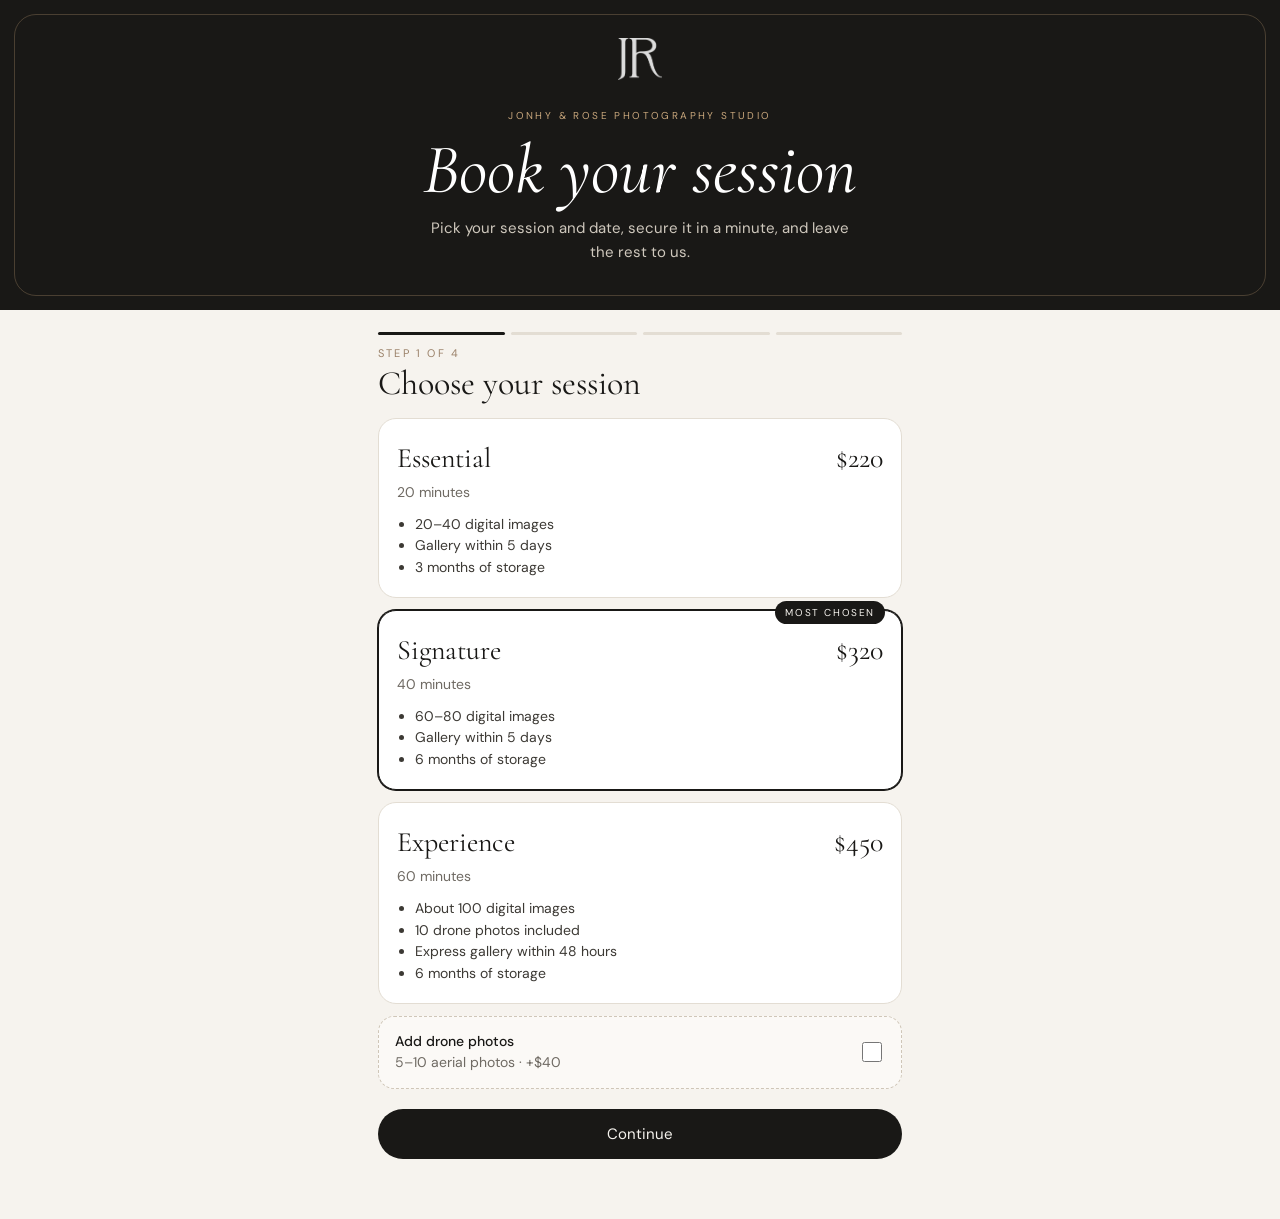
==== book.html @ 8a3a3355 "Página de reserva de sesiones /book: paquete, fecha/hora libre con aviso golden hour, cupones, antic" ====
<!DOCTYPE html>
<html lang="en">
<head>
<meta charset="utf-8">
<meta name="viewport" content="width=device-width,initial-scale=1,viewport-fit=cover">
<title>Book your session · Jonhy & Rose</title>
<link rel="preconnect" href="https://fonts.googleapis.com"><link rel="preconnect" href="https://fonts.gstatic.com" crossorigin>
<link href="https://fonts.googleapis.com/css2?family=Cormorant+Garamond:ital,wght@0,400;0,500;1,400&family=DM+Sans:wght@400;500&display=swap" rel="stylesheet">
<style>
:root{--ink:#191816;--paper:#f6f3ee;--line:#e3ddd3;--taupe:#9a8068;--gold:#c9a77c;--muted:#6f6a63}
*{box-sizing:border-box}
body{margin:0;background:var(--paper);color:var(--ink);font-family:'DM Sans',-apple-system,Arial,sans-serif;font-size:16px;line-height:1.55;-webkit-font-smoothing:antialiased}
.cover{background:var(--ink);color:#f3efe8;text-align:center;padding:calc(38px + env(safe-area-inset-top)) 24px 46px;position:relative}
.cover:before{content:"";position:absolute;inset:14px;border:1px solid rgba(201,167,124,.28);border-radius:22px;pointer-events:none}
.mono{height:42px;filter:invert(1);opacity:.92;margin-bottom:20px}
.k{font-size:10px;letter-spacing:.24em;text-transform:uppercase;color:var(--gold)}
h1{font-family:'Cormorant Garamond',Georgia,serif;font-weight:400;font-style:italic;font-size:clamp(42px,11vw,70px);line-height:1;margin:12px 0 12px;color:#fff}
.cover p{color:#cfc8bd;max-width:420px;margin:0 auto;font-size:15px}
.wrap{max-width:560px;margin:0 auto;padding:0 18px 60px}
.prog{display:flex;gap:6px;margin:22px 0 6px}
.prog i{flex:1;height:3px;border-radius:3px;background:var(--line)}
.prog i.on{background:var(--ink)}
.stepname{font-size:11px;letter-spacing:.2em;text-transform:uppercase;color:var(--taupe);margin:10px 0 4px}
h2{font-family:'Cormorant Garamond',Georgia,serif;font-weight:400;font-size:34px;line-height:1.05;margin:0 0 16px}
.view{display:none}.view.on{display:block;animation:in .35s ease}
@keyframes in{from{opacity:0;transform:translateY(8px)}to{opacity:1;transform:none}}
.pk{background:#fff;border:1px solid var(--line);border-radius:18px;padding:18px;margin-bottom:12px;cursor:pointer;position:relative;transition:border-color .2s,box-shadow .2s}
.pk.sel{border-color:var(--ink);box-shadow:0 0 0 1px var(--ink)}
.pk .row{display:flex;justify-content:space-between;align-items:baseline;gap:10px}
.pk h3{font-family:'Cormorant Garamond',serif;font-weight:400;font-size:28px;margin:0}
.pk .pr{font-family:'Cormorant Garamond',serif;font-size:28px}
.pk .d{color:var(--muted);font-size:14px;margin-top:2px}
.pk ul{margin:10px 0 0;padding-left:18px;color:#3c3934;font-size:14px}
.tag{position:absolute;top:-10px;right:16px;background:var(--ink);color:#f6f3ee;font-size:10px;letter-spacing:.16em;text-transform:uppercase;padding:4px 10px;border-radius:999px}
.addon{display:flex;align-items:center;justify-content:space-between;gap:12px;margin-top:6px;padding:14px 16px;border:1px dashed #cfc6b8;border-radius:16px;font-size:14px;cursor:pointer;background:#fbf9f6}
.addon input{accent-color:var(--ink);width:20px;height:20px}
.cal{background:#fff;border:1px solid var(--line);border-radius:18px;padding:16px}
.calh{display:flex;justify-content:space-between;align-items:center;margin-bottom:10px}
.calh b{font-family:'Cormorant Garamond',serif;font-weight:500;font-size:22px}
.calh button{border:1px solid var(--line);background:#fff;border-radius:50%;width:34px;height:34px;cursor:pointer;font-size:16px}
.grid{display:grid;grid-template-columns:repeat(7,1fr);gap:4px;text-align:center}
.grid .h{font-size:11px;color:var(--muted);padding:4px 0}
.grid button{aspect-ratio:1;border:0;background:transparent;border-radius:50%;font:inherit;font-size:15px;cursor:pointer;color:var(--ink)}
.grid button:disabled{color:#c9c2b7;cursor:default}
.grid button.sel{background:var(--ink);color:#fff}
.grid button:not(:disabled):not(.sel):hover{background:#f1ece4}
.slots{display:grid;gap:10px;margin-top:14px}
.slot{display:flex;justify-content:space-between;align-items:center;background:#fff;border:1px solid var(--line);border-radius:16px;padding:14px 16px;cursor:pointer}
.slot.sel{border-color:var(--ink);box-shadow:0 0 0 1px var(--ink)}
.slot b{font-weight:500}.slot small{display:block;color:var(--muted);font-size:13px}
.slot .t{font-family:'Cormorant Garamond',serif;font-size:26px}
.f{display:grid;gap:12px}
.f label{font-size:12px;letter-spacing:.08em;text-transform:uppercase;color:var(--muted)}
.f input,.f select,.f textarea{width:100%;margin-top:6px;padding:13px 14px;border:1px solid var(--line);border-radius:12px;font:inherit;background:#fff;color:var(--ink)}
.two{display:grid;grid-template-columns:1fr 1fr;gap:12px}
.sum{background:#fff;border:1px solid var(--line);border-radius:18px;padding:18px}
.sum .l{display:flex;justify-content:space-between;gap:12px;padding:8px 0;border-bottom:1px solid var(--line);font-size:15px}
.sum .l span:last-child{text-align:right}
.sum .l span:first-child{color:var(--muted)}
.big{display:flex;justify-content:space-between;align-items:baseline;margin-top:14px;padding-top:12px;border-top:1px solid var(--ink)}
.big b{font-family:'Cormorant Garamond',serif;font-size:34px;font-weight:400}
.terms{display:flex;gap:10px;align-items:flex-start;font-size:13px;color:var(--muted);margin:14px 2px}
.terms input{accent-color:var(--ink);margin-top:3px}
.nav{display:flex;gap:10px;margin-top:20px}
.btn{flex:1;display:inline-flex;align-items:center;justify-content:center;gap:8px;padding:15px 18px;border-radius:999px;background:var(--ink);color:#f6f3ee;text-decoration:none;font-size:15px;border:0;cursor:pointer;font-family:inherit}
.btn.light{flex:0 0 auto;background:#fff;color:var(--ink);border:1px solid var(--line)}
.btn:disabled{opacity:.35;cursor:default}
.stripe{background:#fff;border:1px solid var(--line);border-radius:18px;padding:22px;text-align:center}
.stripe .lock{font-size:12px;color:var(--muted);margin-top:10px}
.spin{width:34px;height:34px;border:3px solid var(--line);border-top-color:var(--ink);border-radius:50%;margin:16px auto;animation:sp 1s linear infinite}
@keyframes sp{to{transform:rotate(360deg)}}
.done{background:var(--ink);color:#e8e2d8;border-radius:22px;padding:30px 22px;text-align:center;margin-top:22px}
.done h2{color:#fff;font-style:italic;font-size:46px;margin:8px 0}
.done .when{font-size:13px;letter-spacing:.14em;text-transform:uppercase;color:#cfc8bd;line-height:1.9}
.next{background:#fff;border:1px solid var(--line);border-radius:18px;padding:18px;margin-top:12px}
.next .r{display:flex;gap:12px;padding:10px 0;border-bottom:1px solid var(--line);align-items:flex-start}
.next .r:last-child{border:0}
.next .c{flex:0 0 26px;height:26px;border-radius:50%;border:1px solid var(--ink);font-size:13px;display:flex;align-items:center;justify-content:center}
.next .c.ok{background:var(--ink);color:#fff}
.sign{text-align:center;padding:34px 0 0;color:var(--muted)}
.sign .name{font-family:'Cormorant Garamond',serif;font-style:italic;font-size:24px;color:var(--ink)}
.sign small{display:block;margin-top:6px;font-size:11px;letter-spacing:.22em;color:var(--taupe)}
.internal{margin-top:46px;border-top:2px dashed #cfc6b8;padding-top:22px}
.internal .lbl{font-size:11px;letter-spacing:.2em;text-transform:uppercase;color:#b04a3a;margin-bottom:12px}
.push{background:#1d1c1a;color:#fff;border-radius:18px;padding:14px 16px;display:flex;gap:12px;box-shadow:0 10px 30px rgba(0,0,0,.18);margin-bottom:10px}
.push .ic{flex:0 0 38px;height:38px;border-radius:10px;background:#f6f3ee;display:flex;align-items:center;justify-content:center}
.push .ic img{height:22px}
.push b{font-weight:500}.push small{color:#a9a39a;font-size:12px}
.push.warn{background:#3a2a12}
.adm{background:#fff;border:1px solid var(--line);border-radius:16px;padding:14px 16px;font-size:14px}
.adm .l{display:flex;justify-content:space-between;gap:10px;padding:6px 0;border-bottom:1px solid var(--line)}
.adm .l:last-child{border:0}
.pill{font-size:11px;padding:3px 9px;border-radius:999px;background:#e7f3ea;color:#2f6b3f;white-space:nowrap}
.pill.w{background:#fbefdc;color:#8a5a12}
</style>
</head>
<body>
<section class="cover">
  <img class="mono" src="jr-monogram-ink.png?v=1" alt="Jonhy &amp; Rose">
  <div class="k">Jonhy &amp; Rose Photography Studio</div>
  <h1>Book your session</h1>
  <p>Pick your session and date, secure it in a minute, and leave the rest to us.</p>
</section>

<main class="wrap">
  <div class="prog"><i class="on"></i><i></i><i></i><i></i></div>

  <section class="view on" data-v="1">
    <div class="stepname">Step 1 of 4</div>
    <h2>Choose your session</h2>
    <div class="pk" data-p="essential"><div class="row"><h3>Essential</h3><span class="pr">$220</span></div><div class="d">20 minutes</div><ul><li>20–40 digital images</li><li>Gallery within 5 days</li><li>3 months of storage</li></ul></div>
    <div class="pk sel" data-p="signature"><span class="tag">Most chosen</span><div class="row"><h3>Signature</h3><span class="pr">$320</span></div><div class="d">40 minutes</div><ul><li>60–80 digital images</li><li>Gallery within 5 days</li><li>6 months of storage</li></ul></div>
    <div class="pk" data-p="experience"><div class="row"><h3>Experience</h3><span class="pr">$450</span></div><div class="d">60 minutes</div><ul><li>About 100 digital images</li><li>10 drone photos included</li><li>Express gallery within 48 hours</li><li>6 months of storage</li></ul></div>
    <label class="addon" id="droneBox"><span><b style="font-weight:500">Add drone photos</b><br><span style="color:var(--muted)">5–10 aerial photos · +$40</span></span><input type="checkbox" id="drone"></label>
    <div class="nav"><button class="btn" onclick="go(2)">Continue</button></div>
  </section>

  <section class="view" data-v="2">
    <div class="stepname">Step 2 of 4</div>
    <h2>Pick your date</h2>
    <div class="cal">
      <div class="calh"><button onclick="mv(-1)">‹</button><b id="mon"></b><button onclick="mv(1)">›</button></div>
      <div class="grid" id="grid"></div>
    </div>
    <div class="slots" id="slots"></div>
    <div class="nav"><button class="btn light" onclick="go(1)">Back</button><button class="btn" id="n2" disabled onclick="go(3)">Continue</button></div>
  </section>

  <section class="view" data-v="3">
    <div class="stepname">Step 3 of 4</div>
    <h2>Tell us about you</h2>
    <p style="color:var(--muted);margin:-6px 0 16px;font-size:14px">This is the only form you'll fill out.</p>
    <div class="f">
      <div><label>Your name</label><input id="nm" value=""></div>
      <div class="two"><div><label>Email</label><input id="em" type="email" value=""></div><div><label>WhatsApp</label><input id="ph" value=""></div></div>
      <div class="two"><div><label>Hotel</label><input id="ht" value=""></div><div><label>How many people</label><input id="pp" value=""></div></div>
      <div><label>Occasion</label><select id="oc"><option>Family</option><option>Couple</option><option>Proposal</option><option>Anniversary</option><option>Other</option></select></div>
      <div><label>Anything we should know?</label><textarea id="nt" rows="3"></textarea></div>
    </div>
    <div class="nav"><button class="btn light" onclick="go(2)">Back</button><button class="btn" onclick="if(okDetails())go(4)">Continue</button></div>
  </section>

  <section class="view" data-v="4">
    <div class="stepname">Step 4 of 4</div>
    <h2>Secure your date</h2>
    <div class="sum">
      <div class="l"><span>Session</span><span id="sP"></span></div>
      <div class="l"><span>Date</span><span id="sD"></span></div>
      <div class="l"><span>Time</span><span id="sT"></span></div>
      <div class="l"><span>Location</span><span id="sH"></span></div>
      <div class="l" id="sDiscRow" style="display:none"><span>Discount</span><span id="sDisc"></span></div>
      <div class="l"><span>Session total</span><span id="sTot"></span></div>
      <div class="l" style="border:0"><span>Remaining balance</span><span id="sBal"></span></div>
      <div class="big"><span>Retainer today</span><b>$50</b></div>
    </div>
    <div class="cp" style="display:flex;gap:8px;margin-top:14px"><input id="cpn" placeholder="Have a code?" style="flex:1;padding:12px 14px;border:1px solid var(--line);border-radius:12px;font:inherit;text-transform:uppercase"><button class="btn light" type="button" onclick="applyCoupon()">Apply</button></div><div id="cpmsg" style="font-size:13px;margin:6px 2px 0;color:var(--muted)"></div>
    <label class="terms"><input type="checkbox" id="tc"><span>I understand the $50 retainer secures my date, is applied to my session total and is non-refundable. The remaining balance is due no later than the day of my session.</span></label>
    <div class="nav"><button class="btn light" onclick="go(3)">Back</button><button class="btn" id="payb" disabled onclick="pay()">Pay $50 &amp; book</button></div>
    <div class="stripe" id="st" style="display:none;margin-top:14px"><b>Taking you to secure checkout…</b><div class="spin"></div><div class="lock">🔒 Processed by Stripe · card, Apple Pay, Google Pay</div></div>
  </section>

  <section class="view" data-v="5">
    <div class="done">
      <div class="k">Confirmed</div>
      <h2>You're booked!</h2>
      <div class="when" id="cW"></div>
      <p style="margin:14px 0 0">A confirmation is on its way to <span id="cE"></span>.</p>
    </div>
    <div class="next">
      <div class="r"><div class="c ok">✓</div><div><b style="font-weight:500">Date secured</b><br><small style="color:var(--muted)">$50 retainer received</small></div></div>
      <div class="r"><div class="c">2</div><div><b style="font-weight:500">Your agreement</b><br><small style="color:var(--muted)">It's on its way to your email. Sign it with one tap, no forms to fill out again.</small></div></div>
      <div class="r"><div class="c">3</div><div><b style="font-weight:500">Your session guide</b><br><small style="color:var(--muted)">What to wear, where we'll meet and the best light, a few days before.</small></div></div>
    </div>
    <div class="sign"><p>We can't wait to meet you.</p><div class="name">Looking forward to your day,</div><small>JONHY &amp; ROSE</small></div>

    </section>
</main>
<script>
const P={essential:{n:'Essential',d:20,p:220},signature:{n:'Signature',d:40,p:320},experience:{n:'Experience',d:60,p:450}};
const S={p:'signature',drone:false,date:null,slot:null,disc:0,code:''};
const RPC='https://eiivhnfalyhoyujwpzzq.supabase.co/rest/v1/rpc/',KEY='sb_publishable_Wr4xUrtN3XRhozHW-pwGPA_y3XlNECV',PAYLINK='https://buy.stripe.com/14AeVcaB04Ip5vR4JU1Fe22';
const rpc=(fn,body)=>fetch(RPC+fn,{method:'POST',headers:{apikey:KEY,Authorization:'Bearer '+KEY,'Content-Type':'application/json'},body:JSON.stringify(body)}).then(async r=>{const j=await r.json().catch(()=>null);if(!r.ok)throw new Error((j&&j.message)||'Error');return j});
const $=id=>document.getElementById(id);
const fmtD=d=>d.toLocaleDateString('en-US',{weekday:'long',month:'long',day:'numeric',year:'numeric'});
document.querySelectorAll('.pk').forEach(el=>el.onclick=()=>{document.querySelectorAll('.pk').forEach(x=>x.classList.remove('sel'));el.classList.add('sel');S.p=el.dataset.p;$('droneBox').style.display=S.p==='experience'?'none':'flex';if(S.p==='experience'){S.drone=false;$('drone').checked=false}if(S.date)slots()});
$('drone').onchange=e=>S.drone=e.target.checked;
function go(n){document.querySelectorAll('.view').forEach(v=>v.classList.toggle('on',+v.dataset.v===n));document.querySelectorAll('.prog i').forEach((b,i)=>b.classList.toggle('on',i<Math.min(n,4)));if(n===4)fill();scrollTo({top:document.querySelector('.wrap').offsetTop-10,behavior:'smooth'})}
function sun(d,rise){const lat=21.16,lng=-86.85,tz=-5,rad=Math.PI/180;const N=Math.floor((d-new Date(d.getFullYear(),0,0))/864e5);const g=2*Math.PI/365*(N-1);const eq=229.18*(0.000075+0.001868*Math.cos(g)-0.032077*Math.sin(g)-0.014615*Math.cos(2*g)-0.040849*Math.sin(2*g));const dec=0.006918-0.399912*Math.cos(g)+0.070257*Math.sin(g)-0.006758*Math.cos(2*g)+0.000907*Math.sin(2*g)-0.002697*Math.cos(3*g)+0.00148*Math.sin(3*g);const ha=Math.acos(Math.cos(90.833*rad)/(Math.cos(lat*rad)*Math.cos(dec))-Math.tan(lat*rad)*Math.tan(dec))/rad;return 720-4*(lng+(rise?ha:-ha))-eq+tz*60}
const hm=m=>{m=Math.round(m/15)*15;let h=Math.floor(m/60),mi=m%60,ap=h>=12?'PM':'AM';h=h%12||12;return h+':'+String(mi).padStart(2,'0')+' '+ap};
const hmx=m=>{let h=Math.floor(m/60),mi=Math.round(m%60),ap=h>=12?'PM':'AM';h=h%12||12;return h+':'+String(mi).padStart(2,'0')+' '+ap};
let view=new Date(2026,11,1);const today=new Date(2026,10,27);
function cal(){const y=view.getFullYear(),mo=view.getMonth();$('mon').textContent=view.toLocaleDateString('en-US',{month:'long',year:'numeric'});const g=$('grid');g.innerHTML='SMTWTFS'.split('').map(c=>'<div class="h">'+c+'</div>').join('');const first=new Date(y,mo,1).getDay(),days=new Date(y,mo+1,0).getDate();for(let i=0;i<first;i++)g.insertAdjacentHTML('beforeend','<div></div>');for(let d=1;d<=days;d++){const dt=new Date(y,mo,d);const b=document.createElement('button');b.textContent=d;b.disabled=dt<=today;if(S.date&&+S.date===+dt)b.classList.add('sel');b.onclick=()=>{S.date=dt;S.slot=null;$('n2').disabled=true;cal();slots()};g.appendChild(b)}}
function mv(n){view=new Date(view.getFullYear(),view.getMonth()+n,1);cal()}
function slots(){const d=S.date,ss=sun(d,false),gs=ss-75;
 let opts='<option value="" selected disabled>Select a time</option>';for(let m=7*60;m<=19*60;m+=30){opts+='<option value="'+m+'">'+hmx(m)+'</option>'}
 $('slots').innerHTML='<div class="slot sel" style="cursor:default;display:block"><label style="font-size:12px;letter-spacing:.08em;text-transform:uppercase;color:var(--muted)">Start time</label><select id="tm" style="width:100%;margin-top:6px;padding:13px 14px;border:1px solid var(--line);border-radius:12px;font:inherit;background:#fff">'+opts+'</select><div id="gh" style="margin-top:12px;font-size:14px"></div></div>';
 $('tm').onchange=()=>{const m=+$('tm').value,inGH=m>=gs-15&&m<ss;$('gh').innerHTML=inGH?'<span style="display:inline-block;background:#fbefdc;color:#8a5a12;border-radius:999px;padding:4px 10px;font-size:12px">✨ Golden hour</span> <span style="color:var(--muted)">Beautiful choice: sunset that day is '+hmx(ss)+'.</span>':'';S.slot={t:hmx(m),l:inGH?'Golden hour':''};$('n2').disabled=false}}
function okDetails(){const e=$('em').value.trim();if(!$('nm').value.trim()||!/^[^@\s]+@[^@\s]+\.[^@\s]+$/.test(e)){alert('Please add your name and a valid email.');return false}return true}
async function applyCoupon(){const c=$('cpn').value.trim();if(!c){S.disc=0;S.code='';fill();return}$('cpmsg').textContent='Checking…';try{const v=await rpc('check_coupon',{p_code:c});if(v){S.disc=+v;S.code=c.toUpperCase();$('cpmsg').innerHTML='<span style="color:#2f6b3f">Code applied: -$'+S.disc+'</span>'}else{S.disc=0;S.code='';$('cpmsg').textContent='That code is not valid.'}}catch(e){$('cpmsg').textContent='We could not check the code right now.'}fill()}
function fill(){const p=P[S.p],tot=Math.max(p.p+(S.drone?40:0)-S.disc,50);$('sDiscRow').style.display=S.disc?'flex':'none';$('sDisc').textContent='-$'+S.disc+' ('+S.code+')';$('sP').textContent=p.n+' · '+p.d+' min'+(S.drone?' + drone':'');$('sD').textContent=fmtD(S.date);$('sT').textContent=S.slot.t+(S.slot.l?' · '+S.slot.l:'');$('sH').textContent=$('ht').value;$('sTot').textContent='$'+tot;$('sBal').textContent='$'+(tot-50)}
$('tc').onchange=e=>$('payb').disabled=!e.target.checked;
async function pay(){$('st').style.display='block';$('payb').disabled=true;
 const m=S.date,iso=m.getFullYear()+'-'+String(m.getMonth()+1).padStart(2,'0')+'-'+String(m.getDate()).padStart(2,'0');
 try{const r=await rpc('create_session_booking',{p:{package:S.p,drone:S.drone,coupon:S.code,date:iso,time:S.slot.t,golden:S.slot.l==='Golden hour',name:$('nm').value,email:$('em').value,phone:$('ph').value,hotel:$('ht').value,people:$('pp').value,occasion:$('oc').value,notes:$('nt').value}});
  try{localStorage.setItem('jrBooking',JSON.stringify({ref:r.ref,date:fmtD(S.date),time:S.slot.t,hotel:$('ht').value,email:$('em').value}))}catch(e){}
  location.href=PAYLINK+'?client_reference_id='+encodeURIComponent(r.ref)+'&prefilled_email='+encodeURIComponent($('em').value.trim());
 }catch(e){$('st').style.display='none';$('payb').disabled=false;alert('Something went wrong, please try again or message us on Instagram.')}}
function showDone(){let b={};try{b=JSON.parse(localStorage.getItem('jrBooking')||'{}')}catch(e){}$('cW').innerHTML=(b.date||'')+'<br>'+(b.time||'')+(b.hotel?' · '+b.hotel:'');$('cE').textContent=b.email||'your email';go(5)}
if(new URLSearchParams(location.search).get('paid')){cal();showDone()}else cal();
</script>
</body>
</html>
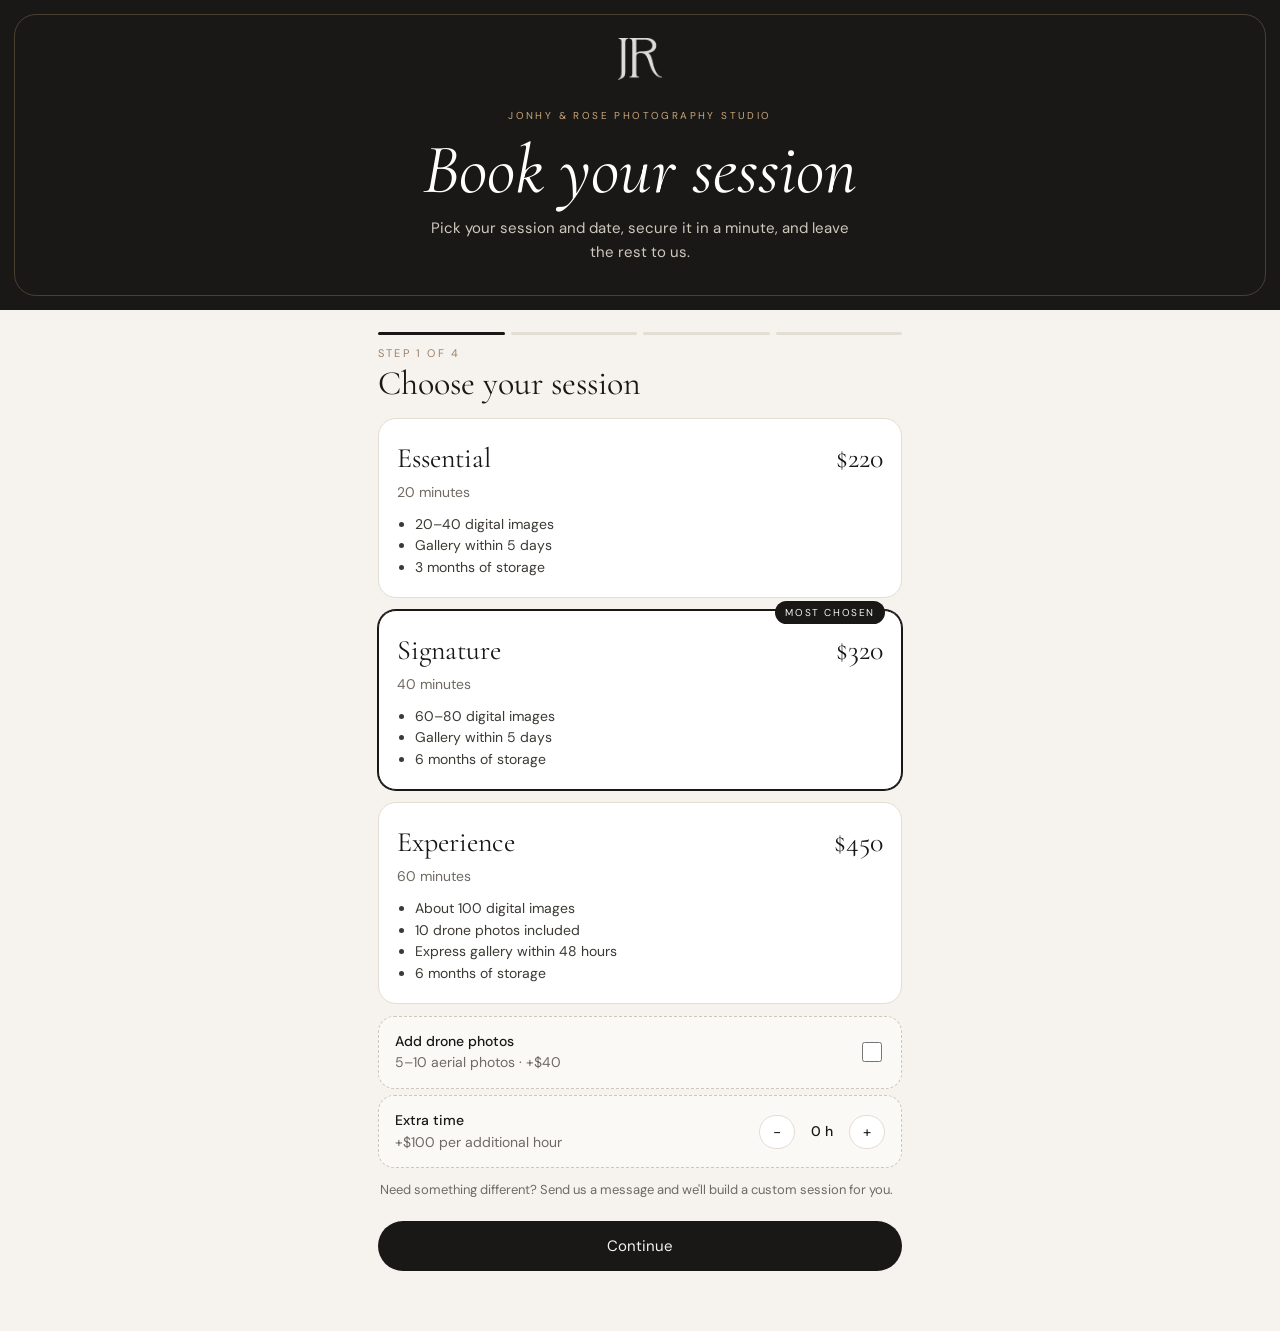
==== commit cbcd9d01: "book: hora extra (+$100/h, hasta 3) y nota de sesión personalizada Co-Authored-By: Claude Opus 5.5 <" ====
--- a/book.html
+++ b/book.html
@@ -112,6 +112,8 @@
     <div class="pk sel" data-p="signature"><span class="tag">Most chosen</span><div class="row"><h3>Signature</h3><span class="pr">$320</span></div><div class="d">40 minutes</div><ul><li>60–80 digital images</li><li>Gallery within 5 days</li><li>6 months of storage</li></ul></div>
     <div class="pk" data-p="experience"><div class="row"><h3>Experience</h3><span class="pr">$450</span></div><div class="d">60 minutes</div><ul><li>About 100 digital images</li><li>10 drone photos included</li><li>Express gallery within 48 hours</li><li>6 months of storage</li></ul></div>
     <label class="addon" id="droneBox"><span><b style="font-weight:500">Add drone photos</b><br><span style="color:var(--muted)">5–10 aerial photos · +$40</span></span><input type="checkbox" id="drone"></label>
+    <div class="addon" style="cursor:default"><span><b style="font-weight:500">Extra time</b><br><span style="color:var(--muted)">+$100 per additional hour</span></span><span style="display:flex;align-items:center;gap:10px"><button type="button" class="btn light" style="padding:6px 13px" onclick="hrs(-1)">−</button><b id="hrsv" style="font-weight:500;min-width:34px;text-align:center">0 h</b><button type="button" class="btn light" style="padding:6px 13px" onclick="hrs(1)">+</button></span></div>
+    <p style="font-size:13px;color:var(--muted);margin:12px 2px 0">Need something different? Send us a message and we'll build a custom session for you.</p>
     <div class="nav"><button class="btn" onclick="go(2)">Continue</button></div>
   </section>
 
@@ -134,7 +136,7 @@
       <div><label>Your name</label><input id="nm" value=""></div>
       <div class="two"><div><label>Email</label><input id="em" type="email" value=""></div><div><label>WhatsApp</label><input id="ph" value=""></div></div>
       <div class="two"><div><label>Hotel</label><input id="ht" value=""></div><div><label>How many people</label><input id="pp" value=""></div></div>
-      <div><label>Occasion</label><select id="oc"><option>Family</option><option>Couple</option><option>Proposal</option><option>Anniversary</option><option>Other</option></select></div>
+      <div><label>Occasion</label><select id="oc"><option>Family</option><option>Couple</option><option>Proposal</option><option>Anniversary</option><option>Maternity</option><option>Other</option></select></div>
       <div><label>Anything we should know?</label><textarea id="nt" rows="3"></textarea></div>
     </div>
     <div class="nav"><button class="btn light" onclick="go(2)">Back</button><button class="btn" onclick="if(okDetails())go(4)">Continue</button></div>
@@ -177,7 +179,8 @@
 </main>
 <script>
 const P={essential:{n:'Essential',d:20,p:220},signature:{n:'Signature',d:40,p:320},experience:{n:'Experience',d:60,p:450}};
-const S={p:'signature',drone:false,date:null,slot:null,disc:0,code:''};
+const S={p:'signature',drone:false,hours:0,date:null,slot:null,disc:0,code:''};
+function hrs(n){S.hours=Math.max(0,Math.min(3,S.hours+n));document.getElementById('hrsv').textContent=S.hours+' h';if(S.date)slots()}
 const RPC='https://eiivhnfalyhoyujwpzzq.supabase.co/rest/v1/rpc/',KEY='sb_publishable_Wr4xUrtN3XRhozHW-pwGPA_y3XlNECV',PAYLINK='https://buy.stripe.com/14AeVcaB04Ip5vR4JU1Fe22';
 const rpc=(fn,body)=>fetch(RPC+fn,{method:'POST',headers:{apikey:KEY,Authorization:'Bearer '+KEY,'Content-Type':'application/json'},body:JSON.stringify(body)}).then(async r=>{const j=await r.json().catch(()=>null);if(!r.ok)throw new Error((j&&j.message)||'Error');return j});
 const $=id=>document.getElementById(id);
@@ -197,11 +200,11 @@
  $('tm').onchange=()=>{const m=+$('tm').value,inGH=m>=gs-15&&m<ss;$('gh').innerHTML=inGH?'<span style="display:inline-block;background:#fbefdc;color:#8a5a12;border-radius:999px;padding:4px 10px;font-size:12px">✨ Golden hour</span> <span style="color:var(--muted)">Beautiful choice: sunset that day is '+hmx(ss)+'.</span>':'';S.slot={t:hmx(m),l:inGH?'Golden hour':''};$('n2').disabled=false}}
 function okDetails(){const e=$('em').value.trim();if(!$('nm').value.trim()||!/^[^@\s]+@[^@\s]+\.[^@\s]+$/.test(e)){alert('Please add your name and a valid email.');return false}return true}
 async function applyCoupon(){const c=$('cpn').value.trim();if(!c){S.disc=0;S.code='';fill();return}$('cpmsg').textContent='Checking…';try{const v=await rpc('check_coupon',{p_code:c});if(v){S.disc=+v;S.code=c.toUpperCase();$('cpmsg').innerHTML='<span style="color:#2f6b3f">Code applied: -$'+S.disc+'</span>'}else{S.disc=0;S.code='';$('cpmsg').textContent='That code is not valid.'}}catch(e){$('cpmsg').textContent='We could not check the code right now.'}fill()}
-function fill(){const p=P[S.p],tot=Math.max(p.p+(S.drone?40:0)-S.disc,50);$('sDiscRow').style.display=S.disc?'flex':'none';$('sDisc').textContent='-$'+S.disc+' ('+S.code+')';$('sP').textContent=p.n+' · '+p.d+' min'+(S.drone?' + drone':'');$('sD').textContent=fmtD(S.date);$('sT').textContent=S.slot.t+(S.slot.l?' · '+S.slot.l:'');$('sH').textContent=$('ht').value;$('sTot').textContent='$'+tot;$('sBal').textContent='$'+(tot-50)}
+function fill(){const p=P[S.p],tot=Math.max(p.p+(S.drone?40:0)+S.hours*100-S.disc,50);$('sDiscRow').style.display=S.disc?'flex':'none';$('sDisc').textContent='-$'+S.disc+' ('+S.code+')';$('sP').textContent=p.n+' · '+p.d+' min'+(S.hours?' + '+S.hours+' h extra':'')+(S.drone?' + drone':'');$('sD').textContent=fmtD(S.date);$('sT').textContent=S.slot.t+(S.slot.l?' · '+S.slot.l:'');$('sH').textContent=$('ht').value;$('sTot').textContent='$'+tot;$('sBal').textContent='$'+(tot-50)}
 $('tc').onchange=e=>$('payb').disabled=!e.target.checked;
 async function pay(){$('st').style.display='block';$('payb').disabled=true;
  const m=S.date,iso=m.getFullYear()+'-'+String(m.getMonth()+1).padStart(2,'0')+'-'+String(m.getDate()).padStart(2,'0');
- try{const r=await rpc('create_session_booking',{p:{package:S.p,drone:S.drone,coupon:S.code,date:iso,time:S.slot.t,golden:S.slot.l==='Golden hour',name:$('nm').value,email:$('em').value,phone:$('ph').value,hotel:$('ht').value,people:$('pp').value,occasion:$('oc').value,notes:$('nt').value}});
+ try{const r=await rpc('create_session_booking',{p:{package:S.p,drone:S.drone,extra_hours:S.hours,coupon:S.code,date:iso,time:S.slot.t,golden:S.slot.l==='Golden hour',name:$('nm').value,email:$('em').value,phone:$('ph').value,hotel:$('ht').value,people:$('pp').value,occasion:$('oc').value,notes:$('nt').value}});
   try{localStorage.setItem('jrBooking',JSON.stringify({ref:r.ref,date:fmtD(S.date),time:S.slot.t,hotel:$('ht').value,email:$('em').value}))}catch(e){}
   location.href=PAYLINK+'?client_reference_id='+encodeURIComponent(r.ref)+'&prefilled_email='+encodeURIComponent($('em').value.trim());
  }catch(e){$('st').style.display='none';$('payb').disabled=false;alert('Something went wrong, please try again or message us on Instagram.')}}
